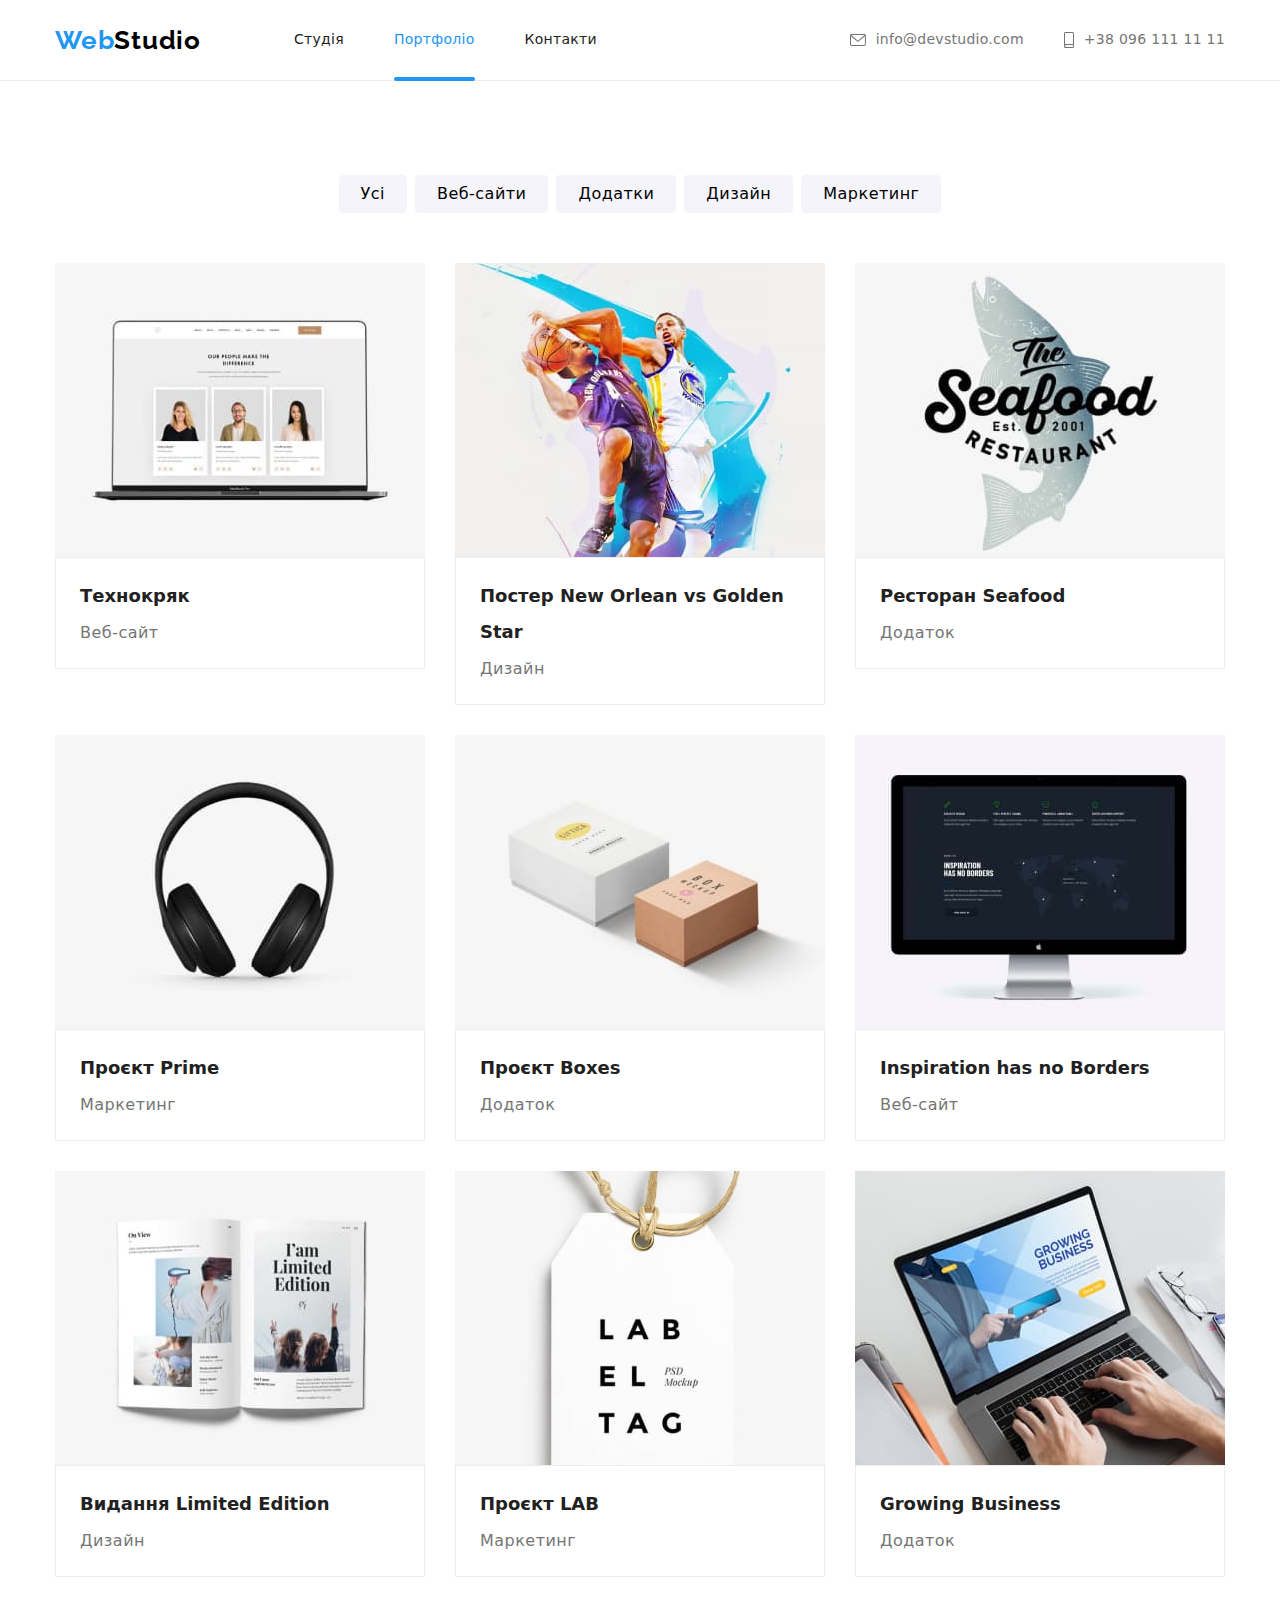
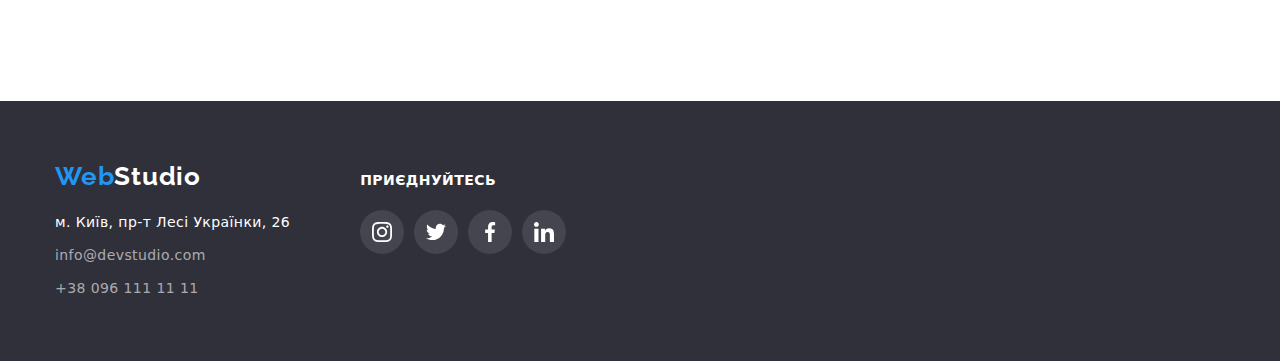
==== portfolio.html @ 9bfa553c "start-hw" ====
<!DOCTYPE html>
<html lang="uk">
  <head>
    <meta charset="UTF-8" />
    <meta http-equiv="X-UA-Compatible" content="IE=edge" />
    <meta name="viewport" content="width=device-width, initial-scale=1.0" />
    <title>Document</title>
    <link rel="stylesheet" href="./css/style.css" />
    <link rel="preconnect" href="https://fonts.googleapis.com" />
    <link rel="preconnect" href="https://fonts.gstatic.com" crossorigin />
    <link
      href="https://fonts.googleapis.com/css2?family=Raleway:wght@700&family=Roboto:wght@400;500;700;900&display=swap"
      rel="stylesheet"
    />
    <link
      rel="stylesheet"
      href="https://cdnjs.cloudflare.com/ajax/libs/modern-normalize/1.1.0/modern-normalize.min.css"
    />
  </head>
  <body>
    <!-- HEADER -->
    <header>
      <div class="container">
        <a href="./index.html" class="logo">
          <span class="logo-title-one">Web</span
          ><span class="logo-title-two">Studio</span></a
        >
        <nav class="header-nav">
          <ul class="header-list">
            <li class="header-item">
              <a href="./index.html" class="list-link">Студія</a>
            </li>
            <li class="header-item">
              <a href="./portfolio.html" class="list-link current">Портфоліо</a>
            </li>
            <li class="header-item">
              <a href="./index.html" class="list-link">Контакти</a>
            </li>
          </ul>
        </nav>
        <ul class="header-link">
          <li class="header-items">
            <a href="mailto:info@devstudio.com" class="header-links"
              ><svg width="16" height="12" class="icon-mail">
                <use href="./images/icons.svg#icon-envelope1"></use>
              </svg>

              info@devstudio.com</a
            >
          </li>
          <li class="header-items">
            <a href="tel:+380961111111" class="header-links">
              <svg class="icon-tell" width="10" height="16">
                <use href="./images/icons.svg#icon-smartphone"></use>
              </svg>
              +38 096 111 11 11</a
            >
          </li>
        </ul>
      </div>
    </header>
    <main>
      <section class="section">
        <div class="container">
          <h1 class="portfolio-title">Портфоліо</h1>
          <!-- FILTERS -->
          <ul class="filters-list">
            <li class="filter-item">
              <button type="button" class="filter-button">Усі</button>
            </li>
            <li class="filter-item">
              <button type="button" class="filter-button">Веб-сайти</button>
            </li>
            <li class="filter-item">
              <button type="button" class="filter-button">Додатки</button>
            </li>
            <li class="filter-item">
              <button type="button" class="filter-button">Дизайн</button>
            </li>
            <li class="filter-item">
              <button type="button" class="filter-button">Маркетинг</button>
            </li>
          </ul>

          <!-- Portfolio -->
          <ul class="portfolio-list">
            <li class="portfolio-items">
              <a href="#" class="potrfolio-link">
                <div class="portfolio-tumb">
                  <img
                    src="./images/website.jpg"
                    alt="Інтернет сторінка"
                    width="370"
                  />
                  <div class="overlay">
                    <p class="overlay-text">
                      Ресурс пропонує комплексні пропозиції з різним рівнем
                      функціоналу та сервісів. Все це дозволить відвідувачу
                      отримати вичерпні відомості про компанію чи приватну
                      особу.
                    </p>
                  </div>
                </div>
                <div class="card-contents">
                  <h2 class="portfolio-list-title">Технокряк</h2>
                  <p class="portfolio-text">Веб-сайт</p>
                </div>
              </a>
            </li>

            <li class="portfolio-items">
              <a href="#" class="potrfolio-link">
                <div class="portfolio-tumb">
                  <img
                    src="./images/postep.jpg"
                    alt="Постер баскетбольного матчу"
                    width="370"
                  />
                  <div class="overlay">
                    <p class="overlay-text">
                      Ресурс пропонує комплексні пропозиції з різним рівнем
                      функціоналу та сервісів. Все це дозволить відвідувачу
                      отримати вичерпні відомості про компанію чи приватну
                      особу.
                    </p>
                  </div>
                </div>
                <div class="card-contents">
                  <h2 class="portfolio-list-title">
                    Постер New Orlean vs Golden Star
                  </h2>
                  <p class="portfolio-text">Дизайн</p>
                </div></a
              >
            </li>

            <li class="portfolio-items">
              <a href="#" class="potrfolio-link">
                <div class="portfolio-tumb">
                  <img
                    src="./images/restourant.jpg"
                    alt="Логотип ресторану"
                    width="370"
                  />
                  <div class="overlay">
                    <p class="overlay-text">
                      Ресурс пропонує комплексні пропозиції з різним рівнем
                      функціоналу та сервісів. Все це дозволить відвідувачу
                      отримати вичерпні відомості про компанію чи приватну
                      особу.
                    </p>
                  </div>
                </div>
                <div class="card-contents">
                  <h2 class="portfolio-list-title">Ресторан Seafood</h2>
                  <p class="portfolio-text">Додаток</p>
                </div></a
              >
            </li>

            <li class="portfolio-items">
              <a href="#" class="potrfolio-link"
                ><div class="portfolio-tumb">
                  <img
                    src="./images/earpiece.jpg"
                    alt="Навушники"
                    width="370"
                  />
                  <div class="overlay">
                    <p class="overlay-text">
                      Ресурс пропонує комплексні пропозиції з різним рівнем
                      функціоналу та сервісів. Все це дозволить відвідувачу
                      отримати вичерпні відомості про компанію чи приватну
                      особу.
                    </p>
                  </div>
                </div>
                <div class="card-contents">
                  <h2 class="portfolio-list-title">Проєкт Prime</h2>
                  <p class="portfolio-text">Маркетинг</p>
                </div></a
              >
            </li>

            <li class="portfolio-items">
              <a href="#" class="potrfolio-link"
                ><div class="portfolio-tumb">
                  <img src="./images/boxes.jpg" alt="Коробки" width="370" />
                  <div class="overlay">
                    <p class="overlay-text">
                      Ресурс пропонує комплексні пропозиції з різним рівнем
                      функціоналу та сервісів. Все це дозволить відвідувачу
                      отримати вичерпні відомості про компанію чи приватну
                      особу.
                    </p>
                  </div>
                </div>
                <div class="card-contents">
                  <h2 class="portfolio-list-title">Проєкт Boxes</h2>
                  <p class="portfolio-text">Додаток</p>
                </div></a
              >
            </li>

            <li class="portfolio-items">
              <a href="#" class="potrfolio-link">
                <div class="portfolio-tumb">
                  <img src="./images/monitor.jpg" alt="Монітор" width="370" />
                  <div class="overlay">
                    <p class="overlay-text">
                      Ресурс пропонує комплексні пропозиції з різним рівнем
                      функціоналу та сервісів. Все це дозволить відвідувачу
                      отримати вичерпні відомості про компанію чи приватну
                      особу.
                    </p>
                  </div>
                </div>
                <div class="card-contents">
                  <h2 class="portfolio-list-title">
                    Inspiration has no Borders
                  </h2>
                  <p class="portfolio-text">Веб-сайт</p>
                </div></a
              >
            </li>

            <li class="portfolio-items">
              <a href="#" class="potrfolio-link">
                <div class="portfolio-tumb">
                  <img
                    src="./images/magazine.jpg"
                    alt="Стаття в журналі"
                    width="370"
                  />
                  <div class="overlay">
                    <p class="overlay-text">
                      Ресурс пропонує комплексні пропозиції з різним рівнем
                      функціоналу та сервісів. Все це дозволить відвідувачу
                      отримати вичерпні відомості про компанію чи приватну
                      особу.
                    </p>
                  </div>
                </div>
                <div class="card-contents">
                  <h2 class="portfolio-list-title">Видання Limited Edition</h2>
                  <p class="portfolio-text">Дизайн</p>
                </div></a
              >
            </li>

            <li class="portfolio-items">
              <a href="#" class="potrfolio-link">
                <div class="portfolio-tumb">
                  <img src="./images/project_lab.jpg" alt="Лейбл" width="370" />
                  <div class="overlay">
                    <p class="overlay-text">
                      Ресурс пропонує комплексні пропозиції з різним рівнем
                      функціоналу та сервісів. Все це дозволить відвідувачу
                      отримати вичерпні відомості про компанію чи приватну
                      особу.
                    </p>
                  </div>
                </div>
                <div class="card-contents">
                  <h2 class="portfolio-list-title">Проєкт LAB</h2>
                  <p class="portfolio-text">Маркетинг</p>
                </div></a
              >
            </li>

            <li class="portfolio-items">
              <a href="#" class="potrfolio-link">
                <div class="portfolio-tumb">
                  <img
                    src="./images/laptop.jpg"
                    alt="Робота в ноутбуці"
                    width="370"
                  />
                  <div class="overlay">
                    <p class="overlay-text">
                      Ресурс пропонує комплексні пропозиції з різним рівнем
                      функціоналу та сервісів. Все це дозволить відвідувачу
                      отримати вичерпні відомості про компанію чи приватну
                      особу.
                    </p>
                  </div>
                </div>
                <div class="card-contents">
                  <h2 class="portfolio-list-title">Growing Business</h2>
                  <p class="portfolio-text">Додаток</p>
                </div></a
              >
            </li>
          </ul>
        </div>
      </section>
    </main>
    <!--Footer-->
    <footer>
      <div class="container footer-box">
        <div class="footer-address">
          <a href="./index.html" class="logo">
            <span class="logo-title-one">Web</span
            ><span class="logo-title-footer">Studio</span></a
          >
          <address>
            <p class="footer-text">м. Київ, пр-т Лесі Українки, 26</p>
            <ul class="footer-list">
              <li class="footer-item">
                <a href="mailto:info@devstudio.com" class="footer-link"
                  >info@devstudio.com</a
                >
              </li>
              <li class="footer-item">
                <a href="tel:+380961111111" class="footer-link"
                  >+38 096 111 11 11</a
                >
              </li>
            </ul>
          </address>
        </div>

        <div class="footer-social">
          <h2 class="footer-title">приєднуйтесь</h2>
          <ul class="footer-soc-list">
            <li class="footer-soc-item">
              <a href="#" class="footer-soc-link">
                <svg width="20" height="20" class="footer-soc-icon">
                  <use href="./images/icons.svg#icon-instagram"></use>
                </svg>
              </a>
            </li>
            <li class="footer-soc-item">
              <a href="#" class="footer-soc-link">
                <svg width="20" height="20" class="footer-soc-icon">
                  <use href="./images/icons.svg#icon-twitter"></use>
                </svg>
              </a>
            </li>
            <li class="footer-soc-item">
              <a href="#" class="footer-soc-link">
                <svg width="20" height="20" class="footer-soc-icon">
                  <use href="./images/icons.svg#icon-facebook"></use>
                </svg>
              </a>
            </li>
            <li class="footer-soc-item">
              <a href="#" class="footer-soc-link">
                <svg width="20" height="20" class="footer-soc-icon">
                  <use href="./images/icons.svg#icon-linkedin"></use>
                </svg>
              </a>
            </li>
          </ul>
        </div>
      </div>
    </footer>
  </body>
</html>
---- css/style.css ----
:root {
  --color-primary: #212121;
  --color-primary-white: #ffffff;
  --color-secondary: #757575;
  --color-active: #2196f3;
  --color-button-active: #188ce8;
  --сolor-logo: #000000;
  --bgc-team: #f5f4fa;
  --bgc-footer: #2f303a;
  --color-footer: rgba(255, 255, 255, 0.6);
  --color-border-bottom: #ececec;
  --color-border-card: #eeeeee;
  --color-icon: #afb1b8;
}
a {
  text-decoration: none;
}
ul {
  list-style: none;
  margin: 0px;
  padding-left: 0px;
}
p,
h1,
h2,
h3,
h4,
h5,
h6 {
  margin: 0px;
}

body {
  background-color: var(--color-primary-white);
  font-family: Roboto, sans-serif;
  color: var(--color-primary);
}
.section {
  padding-top: 94px;
  padding-bottom: 94px;
}
.container {
  width: 1200px;
  margin: 0px auto;
  padding: 0 15px;
}
img {
  display: block;
  max-width: 100%;
}

/* -----HEADER----- */
header {
  border-bottom: 1px solid var(--color-border-bottom);
}

header .container {
  display: flex;
  align-items: center;
}

.logo {
  margin-right: 93px;

  font-family: Raleway, sans-serif;
  font-weight: 700;
  font-size: 26px;
  line-height: 1.19;
  letter-spacing: 0.03em;
}

.logo-title-one {
  color: var(--color-active);
}

.logo-title-two {
  color: var(--сolor-logo);
}

.header-list {
  display: flex;
}

.header-item:not(:last-child) {
  margin-right: 50px;
}

.list-link {
  display: block;
  padding-top: 32px;
  padding-bottom: 32px;
  font-weight: 500;
  font-size: 14px;
  line-height: 1.14;
  letter-spacing: 0.02em;
  color: var(--color-primary);
  transition: color 250ms cubic-bezier(0.4, 0, 0.2, 1);
}

.list-link:hover,
.list-link:focus {
  color: var(--color-active);
}
.header-items:not(:last-child) {
  margin-right: 40px;
}
.header-link {
  display: flex;
  margin-left: auto;
}

.header-links {
  width: 100%;
  height: 100%;
  display: flex;
  justify-content: center;
  align-items: center;
  font-weight: 500;
  font-size: 14px;
  line-height: 1.14;
  letter-spacing: 0.02em;

  color: var(--color-secondary);
  transition: color 250ms cubic-bezier(0.4, 0, 0.2, 1);
}

.header-links:hover,
.header-links:focus {
  color: var(--color-active);
}

.icon-mail {
  margin-right: 10px;
  fill: currentColor;
}
.icon-tell {
  margin-right: 10px;
  fill: currentColor;
}
.current {
  color: var(--color-active);
  position: relative;
}

.current::after {
  content: "";

  position: absolute;
  bottom: -1px;

  display: block;
  width: 100%;
  height: 4px;
  background-color: var(--color-active);
  border-radius: 2px;
}
/* -----HERO----- */
.hero {
  padding-top: 200px;
  padding-bottom: 200px;

  background-color: var(--bgc-footer);

  max-width: 1600px;
  margin-right: auto;
  margin-left: auto;
  background-image: linear-gradient(
      to right,
      rgba(47, 48, 58, 0.4),
      rgba(47, 48, 58, 0.4)
    ),
    url(../images/banner-hero.jpg);
  background-size: cover;
  background-repeat: no-repeat;
  background-position: center;
}

.hero-title {
  margin-bottom: 30px;
  color: var(--color-primary-white);
  font-weight: 900;
  font-size: 44px;
  line-height: 1.36;
  text-align: center;
  letter-spacing: 0.06em;
  text-transform: uppercase;
}

.button-primary {
  display: block;
  margin: 0 auto;
  padding: 10px 24px;

  font-family: inherit;
  font-weight: 700;
  font-size: 16px;
  line-height: 1.87;
  text-align: center;
  letter-spacing: 0.06em;
  border: none;
  border-radius: 4px;
  color: var(--color-primary-white);
  background-color: var(--color-active);
  cursor: pointer;

  transition: background-color 250ms cubic-bezier(0.4, 0, 0.2, 1);
}
.button-primary:hover,
.button-primary:focus,
.button-primary:active {
  background-color: var(--color-button-active);
}
/* -----ABOUT----- */

.about-titles {
  position: absolute;
  width: 1px;
  height: 1px;
  margin: -1px;
  border: 0;
  padding: 0;
  white-space: nowrap;
  clip-path: inset(100%);
  clip: rect(0 0 0 0);
  overflow: hidden;
}

.about-list {
  display: flex;
}
.about-items {
  flex-basis: calc((100% - 90px) / 4);
}
.about-items:not(:last-child) {
  margin-right: 30px;
}

.about-title {
  margin-bottom: 10px;
  font-weight: 700;
  font-size: 14px;
  line-height: 1.14;
  letter-spacing: 0.03em;
  text-transform: uppercase;
}

.about-text {
  font-size: 14px;
  line-height: 1.7;
  letter-spacing: 0.03em;

  color: var(--color-secondary);
}
.icon-box {
  display: flex;
  width: 270px;
  height: 120px;
  margin-bottom: 30px;
  align-items: center;
  justify-content: center;
  background-color: var(--bgc-team);
  border-radius: 4px;
}

.icon-about {
  width: 70px;
  height: 70px;
}

/* -----PROJECTS----- */
.projects {
  padding-top: 0;
}

.projects-box{
position: relative;
}

.projects-title {
  margin-bottom: 50px;
  font-weight: 700;
  font-size: 36px;
  line-height: 1.16;
  text-align: center;
  letter-spacing: 0.03em;
}
.projects-list {
  display: flex;
  align-items: center;
}
.projects-img {
  display: block;
  
}
.projects-img:not(:last-child) {
  margin-right: 30px;
}

.projects-tumb {
  display: flex;
  justify-content: center;
  align-items: center;
  position: absolute;
  width: 370px;
  height: 70px;
  bottom: 0px;
  background-color: rgba(47, 48, 58, 0.8);
}
.projects-text {
  font-weight: 700;
  font-size: 14px;
  line-height: calc(16 / 14);
  text-align: center;
  letter-spacing: 0.03em;
  text-transform: uppercase;
  color: var(--color-primary-white);
}
/* -----TEAM----- */
.team {
  background-color: var(--bgc-team);
}

.team-box {
  background-color: var(--color-primary-white);
  box-shadow: 0px 1px 3px rgba(0, 0, 0, 0.12), 0px 1px 1px rgba(0, 0, 0, 0.14),
    0px 2px 1px rgba(0, 0, 0, 0.2);
  border-radius: 0px 0px 4px 4px;
}
.team-box:not(:last-child) {
  margin-right: 30px;
}

.team-title {
  margin-bottom: 50px;
  font-weight: 700;
  font-size: 36px;
  line-height: 1.16;
  text-align: center;
  letter-spacing: 0.03em;
}
.team-list {
  display: flex;
  align-items: center;
}

.team-content {
  padding-top: 30px;
  padding-bottom: 30px;
}

.team-names {
  margin-bottom: 10px;
  font-weight: 500;
  font-size: 16px;
  line-height: 1.18;
  text-align: center;
  letter-spacing: 0.03em;
}
.team-position {
  margin-bottom: 16px;
  font-size: 16px;
  line-height: 1.18;
  text-align: center;
  letter-spacing: 0.03em;

  color: var(--color-secondary);
}
.team-soc-list {
  display: flex;
  justify-content: center;
  align-items: center;
}

.team-soc-item {
  width: 44px;
  height: 44px;
}
.team-soc-item:not(:last-child) {
  margin-right: 10px;
}
.icon-soc-link {
  display: flex;
  justify-content: center;
  align-items: center;
  width: 100%;
  height: 100%;
  border-radius: 50%;
  color: var(--color-icon);
  transition: background-color 250ms cubic-bezier(0.4, 0, 0.2, 1),
    color 250ms cubic-bezier(0.4, 0, 0.2, 1);
}
.icon-soc-link:hover,
.icon-soc-link:focus {
  background-color: var(--color-active);
  color: var(--color-primary-white);
}
.team-soc-icon {
  fill: currentColor;
}
/* -----CLIENTS----- */
.client-title {
  margin-bottom: 50px;
  font-weight: 700;
  font-size: 36px;
  line-height: 1.16;
  text-align: center;
  letter-spacing: 0.03em;
  color: var(--color-primary);
}
.client-list {
  display: flex;
  justify-content: center;
  align-items: center;
}
.client-item {
  width: 170px;
  height: 92px;
}

.client-item:not(:last-child) {
  margin-right: 30px;
}
.client-link {
  display: flex;
  justify-content: center;
  align-items: center;
  text-align: center;
  width: 100%;
  height: 100%;
  color: var(--color-icon);
  border: 1px solid var(--color-icon);
  border-radius: 4px;
  transition: border-color 250ms cubic-bezier(0.4, 0, 0.2, 1),
    color 250ms cubic-bezier(0.4, 0, 0.2, 1);
}
.client-link:hover,
.client-link:focus {
  border-color: var(--color-active);
  color: var(--color-active);
}
.client-icon {
  fill: currentColor;
}

/* -----FOOTER----- */
footer {
  padding-top: 60px;
  padding-bottom: 60px;
  background-color: var(--bgc-footer);
}
.footer-box {
  display: flex;
  align-items: baseline;
}

.footer-address {
  margin-right: 70px;
}

footer .logo {
  display: block;
  margin-bottom: 20px;
  margin-right: 0;
}
.logo-title-footer {
  color: var(--color-primary-white);
}
.footer-text {
  margin-bottom: 9px;
  font-style: normal;
  font-size: 14px;
  line-height: 1.7;
  letter-spacing: 0.03em;

  color: var(--color-primary-white);
}
.footer-link {
  font-style: normal;
  font-size: 14px;
  line-height: 1.7;
  letter-spacing: 0.03em;
  color: var(--color-footer);
  transition: color 250ms cubic-bezier(0.4, 0, 0.2, 1);
}
.footer-link:hover,
.footer-link:focus {
  color: var(--color-active);
}
.footer-item:not(:last-child) {
  margin-bottom: 9px;
}
.footer-social {
  display: block;
  justify-content: center;
  align-items: center;
}
.footer-title {
  margin-bottom: 20px;
  font-weight: 700;
  font-size: 14px;
  line-height: 1.44;
  letter-spacing: 0.03em;
  text-transform: uppercase;
  color: var(--color-primary-white);
}
.footer-soc-list {
  display: flex;
  justify-content: center;
  align-items: center;
}
.footer-soc-item {
  width: 44px;
  height: 44px;
}
.footer-soc-item:not(:last-child) {
  margin-right: 10px;
}
.footer-soc-link {
  display: flex;
  justify-content: center;
  align-items: center;
  width: 100%;
  height: 100%;
  border-radius: 50%;
  background-color: rgba(255, 255, 255, 0.1);
  color: var(--color-primary-white);
  transition: background-color 250ms cubic-bezier(0.4, 0, 0.2, 1);
}
.footer-soc-link:hover,
.footer-soc-link:focus {
  background-color: var(--color-active);
}
.footer-soc-icon {
  fill: currentColor;
}
/* -----FILTERS----- */

.filters-list {
  display: flex;
  justify-content: center;
  margin-bottom: 50px;
}

.filter-item:not(:last-child) {
  margin-right: 8px;
}

.filter-button {
  padding: 6px 22px;
  font-family: inherit;
  font-weight: 500;
  font-size: 16px;
  line-height: 1.62;
  letter-spacing: 0.03em;
  background-color: var(--bgc-team);
  border-radius: 4px;
  border: none;
  cursor: pointer;
  transition: background-color 250ms cubic-bezier(0.4, 0, 0.2, 1),
    color 250ms cubic-bezier(0.4, 0, 0.2, 1),
    box-shadow 250ms cubic-bezier(0.4, 0, 0.2, 1);
}
.filter-button:hover,
.filter-button:focus,
.filter-button:active {
  background-color: var(--color-active);
  color: var(--color-primary-white);
  box-shadow: 0px 3px 1px rgba(0, 0, 0, 0.1), 0px 1px 2px rgba(0, 0, 0, 0.08),
    0px 2px 2px rgba(0, 0, 0, 0.12);
}

/* -----PORTFOLIO----- */

.portfolio-title {
  position: absolute;
  width: 1px;
  height: 1px;
  margin: -1px;
  border: 0;
  padding: 0;
  white-space: nowrap;
  clip-path: inset(100%);
  clip: rect(0 0 0 0);
  overflow: hidden;
}

.portfolio-list {
  display: flex;
  flex-wrap: wrap;
}
.portfolio-items {
  flex-basis: calc((100% - 60px) / 3);
  margin-right: 30px;
  margin-bottom: 30px;
}
.portfolio-items:nth-child(3n) {
  margin-right: 0;
}
.portfolio-items :nth-last-child(-n + 3) {
  margin-bottom: 0;
}

.portfolio-list-title {
  font-weight: 700;
  font-size: 18px;
  line-height: 2;
  margin-bottom: 4px;
  color: var(--color-primary);
}
.portfolio-text {
  margin-top: 4px;
  font-size: 16px;
  line-height: 1.87;
  letter-spacing: 0.03em;
  color: var(--color-secondary);
}
.card-contents {
  padding: 20px 24px;
  border: 1px solid var(--color-border-card);
}
.potrfolio-link:hover .overlay,
.potrfolio-link:focus .overlay {
  transform: translateX(0);
}
.potrfolio-link:hover,
.potrfolio-link:focus {
  box-shadow: 0px 4px 4px rgba(0, 0, 0, 0.25), 0px 4px 4px rgba(0, 0, 0, 0.06),
    1px 4px 6px rgba(0, 0, 0, 0.16);
}

.potrfolio-link {
  display: block;
  transition: box-shadow 250ms cubic-bezier(0.4, 0, 0.2, 1);
}
.portfolio-tumb {
  position: relative;
  overflow: hidden;
}

.overlay {
  position: absolute;
  left: 0px;
  bottom: 0px;
  width: 100%;
  height: 100%;
  padding-top: 63px;
  padding-left: 24px;
  padding-right: 24px;
  transform: translateY(100%);
  background-color: rgba(33, 150, 243, 0.9);
  transition: transform 250ms cubic-bezier(0.4, 0, 0.2, 1);
}

.overlay-text {
  font-family: inherit;
  font-weight: 400;
  font-size: 18px;
  line-height: calc(28 / 18);
  letter-spacing: 0.03em;
  color: var(--color-primary-white);
}
/* ---MODAL--- */
.backdrop {
  position: fixed;
  top: 0;
  left: 0;
  width: 100%;
  height: 100%;
  background-color: rgba(0, 0, 0, 0.2);
  opacity: 1;
  transition: opacity 250ms cubic-bezier(0.4, 0, 0.2, 1);
}

.backdrop.is-hidden {
  opacity: 0;
  pointer-events: none;
}

.backdrop.is-hidden .modal {
  transform: translate(-50%, -50%) scale(1.1);
}

.modal {
  position: absolute;
  width: 528px;
  height: 581px;
  top: 50%;
  left: 50%;
  border-radius: 4px;
  background-color: var(--color-primary-white);
  transform: translate(-50%, -50%) scale(1);
  transition: transform 250ms cubic-bezier(0.4, 0, 0.2, 1);
  box-shadow: 0px 1px 3px rgba(0, 0, 0, 0.12), 0px 1px 1px rgba(0, 0, 0, 0.14),
    0px 2px 1px rgba(0, 0, 0, 0.2);
}

.modal-close {
  display: flex;
  justify-content: center;
  align-items: center;
  cursor: pointer;
  width: 30px;
  height: 30px;
  background-color: var(--color-primary-white);
  border: 1px solid rgba(0, 0, 0, 0.1);
  border-radius: 50%;
  padding: 6px;
  position: absolute;
  top: 8px;
  left: 490px;
  bottom: 543px;
  right: 8px;
}
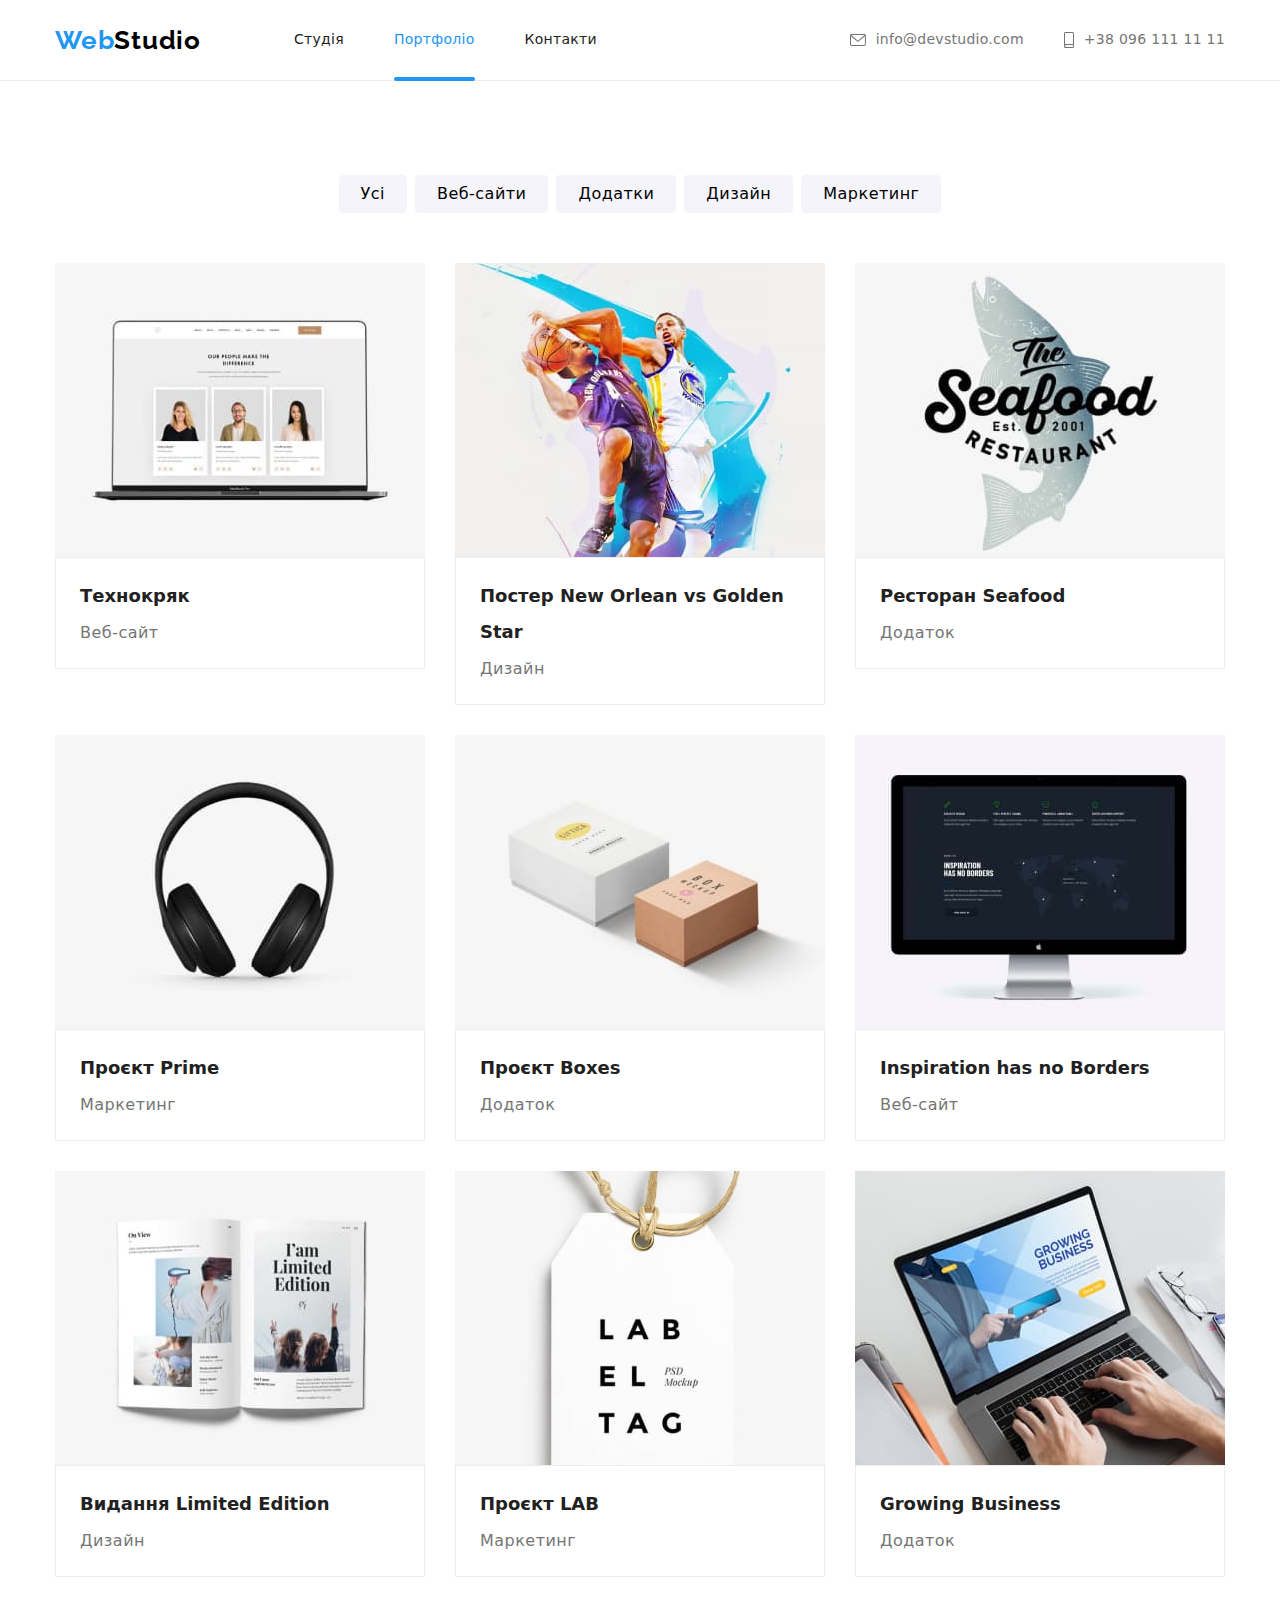
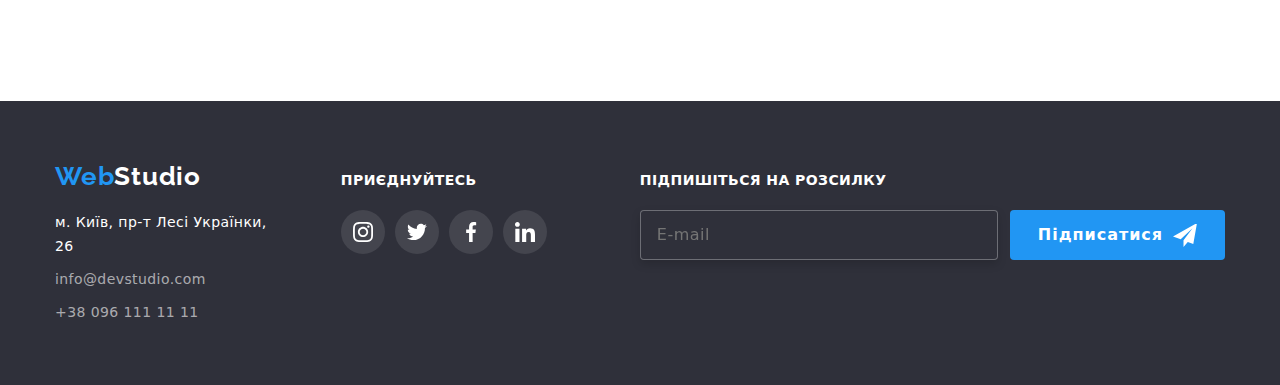
==== commit 0f83368c: "hw6-add-forms" ====
--- a/portfolio.html
+++ b/portfolio.html
@@ -353,6 +353,23 @@
             </li>
           </ul>
         </div>
+        <!-- Form Footer -->
+        <div class="footer-form">
+          <form class="form-sign-up">
+            <label for="email" class="footer-title"
+              >Підпишіться на розсилку</label
+            >
+            <div class="subscribe">
+              <input type="email" name="mail" id="email" placeholder="E-mail" />
+              <button type="submit" class="footer-btn">
+                Підписатися
+                <svg width="24" height="24" class="icon-submit">
+                  <use href="./images/icons.svg#icon-icon-send"></use>
+                </svg>
+              </button>
+            </div>
+          </form>
+        </div>
       </div>
     </footer>
   </body>
--- a/css/style.css
+++ b/css/style.css
@@ -48,6 +48,10 @@
   display: block;
   max-width: 100%;
 }
+input,
+textarea {
+  outline: none;
+}
 
 /* -----HEADER----- */
 header {
@@ -272,8 +276,8 @@
   padding-top: 0;
 }
 
-.projects-box{
-position: relative;
+.projects-box {
+  position: relative;
 }
 
 .projects-title {
@@ -290,7 +294,6 @@
 }
 .projects-img {
   display: block;
-  
 }
 .projects-img:not(:last-child) {
   margin-right: 30px;
@@ -493,6 +496,7 @@
   display: block;
   justify-content: center;
   align-items: center;
+  margin-right: 93px;
 }
 .footer-title {
   margin-bottom: 20px;
@@ -532,6 +536,62 @@
 }
 .footer-soc-icon {
   fill: currentColor;
+}
+/* ---Footer Form--- */
+
+.footer-form {
+  display: flex;
+  align-items: flex-end;
+}
+
+.subscribe {
+  display: flex;
+  margin-top: 20px;
+}
+.subscribe input {
+  position: relative;
+  width: 358px;
+  height: 50px;
+  padding: 15px 16px;
+
+  font-weight: 400;
+  font-size: 16px;
+  line-height: 1.25;
+  letter-spacing: 0.03em;
+
+  cursor: pointer;
+  color: rgba(255, 255, 255, 0.6);
+  background: #2f303a;
+  border: 1px solid rgba(255, 255, 255, 0.3);
+  filter: drop-shadow(0px 4px 4px rgba(0, 0, 0, 0.15));
+  border-radius: 4px;
+}
+
+.footer-btn {
+  display: flex;
+  align-items: center;
+  border: none;
+  margin-left: 12px;
+  border-radius: 4px;
+  padding: 10px 28px;
+  font-weight: 700;
+  font-size: 16px;
+  line-height: calc(30 / 16);
+  letter-spacing: 0.06em;
+  font-family: inherit;
+  cursor: pointer;
+  text-align: center;
+  color: var(--color-primary-white);
+  background-color: var(--color-active);
+  transition: background-color 250ms cubic-bezier(0.4, 0, 0.2, 1);
+}
+.footer-btn:focus,
+.footer-btn:hover {
+  background-color: var(--color-button-active);
+}
+
+.icon-submit {
+  margin-left: 10px;
 }
 /* -----FILTERS----- */
 
@@ -686,6 +746,7 @@
   height: 581px;
   top: 50%;
   left: 50%;
+  padding: 40px;
   border-radius: 4px;
   background-color: var(--color-primary-white);
   transform: translate(-50%, -50%) scale(1);
@@ -710,4 +771,167 @@
   left: 490px;
   bottom: 543px;
   right: 8px;
-}
+  transition: fill 250ms cubic-bezier(0.4, 0, 0.2, 1);
+}
+.modal-close:hover,
+.modal-close:focus {
+  fill: var(--color-active);
+}
+.modal-form {
+  width: 100%;
+}
+.modal-text {
+  margin-bottom: 12px;
+  font-weight: 700;
+  font-size: 20px;
+  line-height: 1.15;
+  text-align: center;
+  letter-spacing: 0.03em;
+  color: var(--color-primary);
+}
+
+.form-tumb {
+  position: relative;
+  display: flex;
+  flex-direction: column;
+  margin-bottom: 10px;
+}
+
+.form-label {
+  font-weight: 400;
+  margin-bottom: 4px;
+  text-align: left;
+  font-size: 12px;
+  line-height: 1.16;
+  letter-spacing: 0.01em;
+  color: var(--color-secondary);
+}
+
+.form-input {
+  padding-top: 11px;
+  padding-bottom: 11px;
+  padding-left: 42px;
+  border: 1px solid rgba(33, 33, 33, 0.2);
+  border-radius: 4px;
+  cursor: pointer;
+  transition: border-color 250ms cubic-bezier(0.4, 0, 0.2, 1);
+}
+.form-input:hover,
+.form-input:focus {
+  border-color: var(--color-active);
+}
+.form-input:hover ~ .modal-svg,
+.form-input:focus ~ .modal-svg {
+  fill: var(--color-active);
+}
+.modal-svg {
+  position: absolute;
+  top: 50%;
+  left: 12px;
+  fill: currentColor;
+  transition: fill 250ms cubic-bezier(0.4, 0, 0.2, 1);
+}
+.form-comment {
+  display: flex;
+  flex-direction: column;
+  margin-bottom: 20px;
+}
+
+.form-textarea {
+  height: 120px;
+  padding: 12px 16px;
+  resize: none;
+  cursor: pointer;
+  border: 1px solid rgba(33, 33, 33, 0.2);
+  border-radius: 4px;
+  transition: border-color 250ms cubic-bezier(0.4, 0, 0.2, 1);
+}
+.form-textarea:hover,
+.form-textarea:focus {
+  border-color: var(--color-active);
+}
+
+.form-checkbox {
+  display: flex;
+  align-items: center;
+  justify-content: center;
+  margin-bottom: 30px;
+}
+.form-policy {
+  display: flex;
+  align-items: center;
+  justify-content: center;
+}
+.form-icon-checkbox-hidden {
+  position: absolute;
+  width: 1px;
+  height: 1px;
+  margin: -1px;
+  border: 0;
+  padding: 0;
+  white-space: nowrap;
+  clip-path: inset(100%);
+  clip: rect(0 0 0 0);
+  overflow: hidden;
+}
+
+.form-icon-checkbox {
+  display: inline-block;
+  width: 16px;
+  height: 15px;
+  margin-right: 7px;
+  border: 2px solid var(--color-primary);
+  border-radius: 2px;
+  cursor: pointer;
+  transition: border-color 250ms cubic-bezier(0.4, 0, 0.2, 1),
+    background-image 250ms cubic-bezier(0.4, 0, 0.2, 1),
+    background-color 250ms cubic-bezier(0.4, 0, 0.2, 1);
+}
+
+.form-icon-checkbox-hidden:checked + .form-icon-checkbox {
+  border-color: var(--color-active);
+  background-color: var(--color-active);
+  background-image: url(../images/icon-check.svg);
+  background-origin: border-box;
+  background-size: contain;
+  background-position: center;
+}
+.checkbox-text {
+  font-weight: 400;
+  font-size: 14px;
+  line-height: calc(24 / 14);
+  letter-spacing: 0.03em;
+  color: var(--color-secondary);
+}
+.form-link {
+  display: inline-block;
+  text-decoration: underline;
+  font-style: inherit;
+  color: var(--color-active);
+}
+.form-button-submit {
+  display: flex;
+  margin: 0px auto;
+  align-items: center;
+  justify-content: center;
+  width: 200px;
+  height: 50px;
+
+  font-weight: 700;
+  font-size: 16px;
+  line-height: calc(30 / 16);
+  letter-spacing: 0.06em;
+  border: none;
+  border-radius: 4px;
+  cursor: pointer;
+  background-color: var(--color-active);
+  color: var(--color-primary-white);
+  transition: background-color 250ms cubic-bezier(0.4, 0, 0.2, 1),
+    box-shadow 250ms cubic-bezier(0.4, 0, 0.2, 1);
+}
+
+.form-button-submit:hover,
+.form-button-submit :focus {
+  background-color: var(--color-button-active);
+  box-shadow: 0px 4px 4px rgba(0, 0, 0, 0.15);
+}
